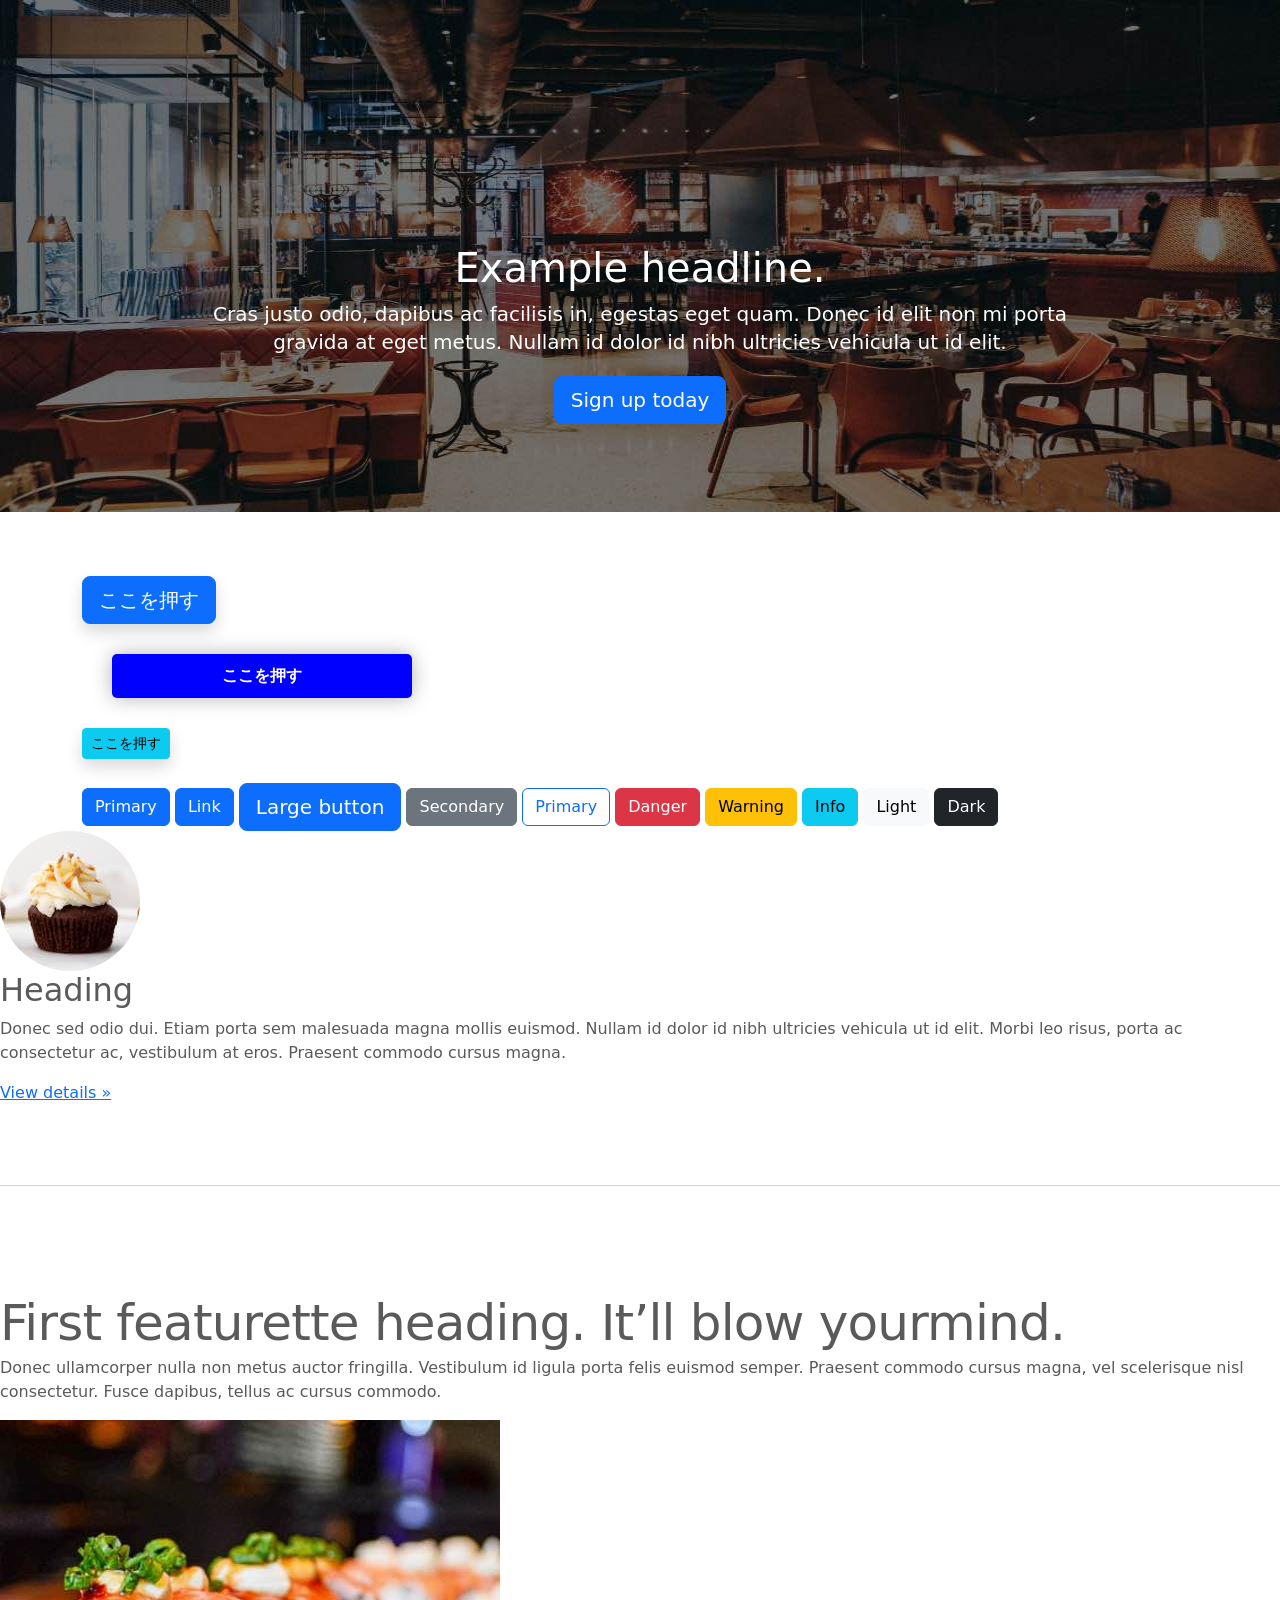
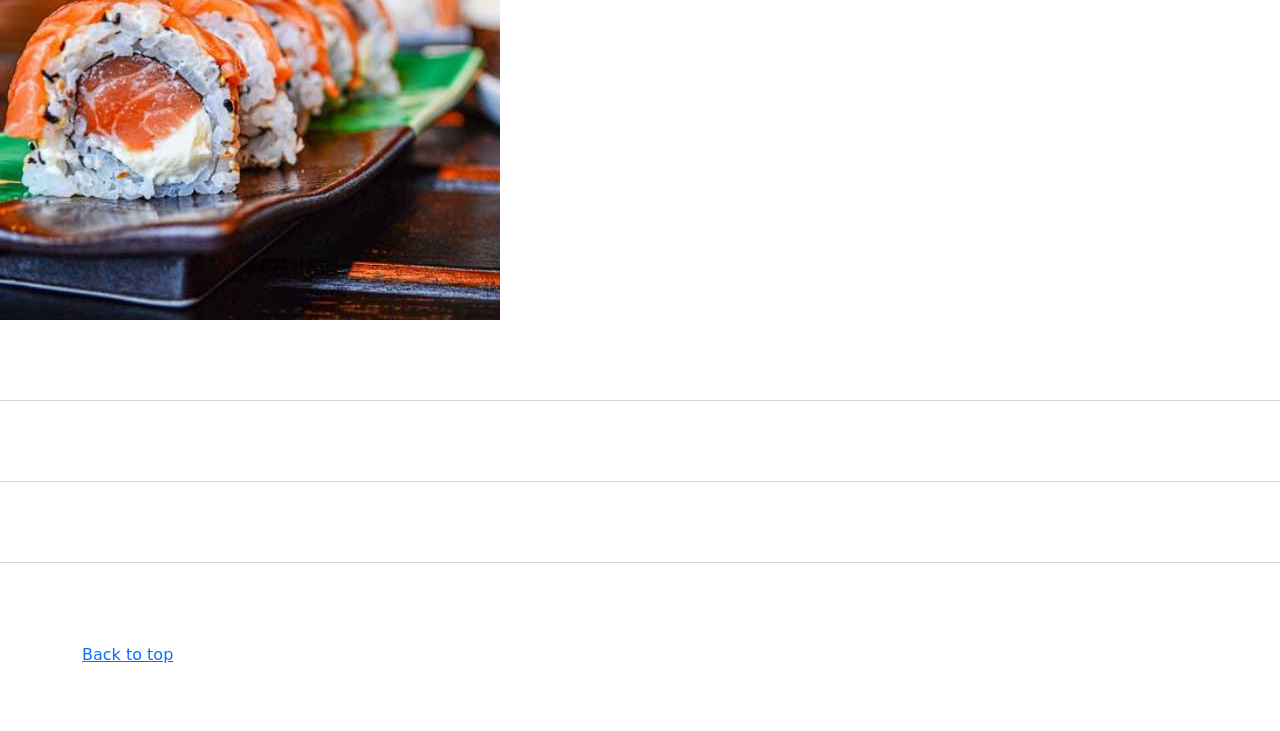
==== kadai_004/index_for_student.html @ 82e7acd8 "kadai_004をアップロード" ====
<!doctype html>
<html lang="en">
  <head>
    <meta charset="utf-8">
    <meta name="viewport" content="width=device-width, initial-scale=1">
    <meta name="description" content="">
    <meta name="author" content="Mark Otto, Jacob Thornton, and Bootstrap contributors">
    <meta name="generator" content="Hugo 0.79.0">
    <title>Carousel Template · Bootstrap v5.0</title>
    <link rel="canonical" href="https://getbootstrap.com/docs/5.0/examples/carousel/">
    <!-- ************************************************ bootstrap.min.cssの読み込み -->
   <link href="https://cdn.jsdelivr.net/npm/bootstrap@5.0.0-beta1/dist/css/bootstrap.min.css" rel="stylesheet" integrity="sha384-giJF6kkoqNQ00vy+HMDP7azOuL0xtbfIcaT9wjKHr8RbDVddVHyTfAAsrekwKmP1" crossorigin="anonymous">
    <!-- ************************************************ carousel.cssの読み込み -->
    <link href="carousel.css" rel="stylesheet">
    <!-- ************************************************ bootstrap.bundle.min.jsの読み込み -->
   <script src="https://cdn.jsdelivr.net/npm/bootstrap@5.0.0-beta1/dist/js/bootstrap.bundle.min.js" integrity="sha384-ygbV9kiqUc6oa4msXn9868pTtWMgiQaeYH7/t7LECLbyPA2x65Kgf80OJFdroafW" crossorigin="anonymous" defer></script>
  </head>
  <body>
    <main>
      <!-- ************************************************ カールセル開始 -->
    <div id="myCarousel" class="carousel slide" data-bs-ride="carousel">
     <div class="carousel-inner">
       <div class="carousel-item active">
         <img src="img/top_1.jpg" alt="サンプル画像1">
         <div class="container">
           <div class="carousel-caption">
             <h1>Example headline.</h1>
             <p>Cras justo odio, dapibus ac facilisis in, egestas eget quam. Donec id elit non mi porta gravida at eget
               metus. Nullam id dolor id nibh ultricies vehicula ut id elit.</p>
             <p><a class="btn btn-lg btn-primary" href="#" role="button">Sign up today</a></p>
           </div>
         </div>
       </div>
        </div>
      </div>
      <!-- ************************************************ カールセル終了 -->

         <div class="container">

     <style>
        .button-test {
          /* パディング上下方向10px 左右方向30px */
          padding: 10px 30px;
          /* ボタンの幅 300px*/
          width: 300px;
          /* 背景色 青 */
          background-color: blue;
          /* フォント色 白 */
          color: white;
         /* テキスト中央揃え */
         text-align: center;
         /* フォントを太く */
         font-weight: bold;
         /* ボタンの角を丸める */
         border-radius: 5px;
         /* 上下左右方向の余白外側30px */
         margin: 30px;
         /* ボタンの影 */
         box-shadow: 0 0 20px 0 rgba(0, 0, 0, 30%);
         }
     </style>

     <!-- buttonテスト -->
 <button class="btn btn-primary btn-lg shadow">ここを押す</button>
     <div class="button-test">ここを押す</div>  
 <a href="" class="btn btn-info btn-sm shadow">ここを押す</a><br><br>

<button type="button" class="btn btn-primary">Primary</button>
<a class="btn btn-primary" href="#" role="button">Link</a>
<button type="button" class="btn btn-primary btn-lg">Large button</button>
<button type="button" class="btn btn-secondary">Secondary</button>
<button type="button" class="btn btn-outline-primary">Primary</button>
<button type="button" class="btn btn-danger">Danger</button>
<button type="button" class="btn btn-warning">Warning</button>
<button type="button" class="btn btn-info">Info</button>
<button type="button" class="btn btn-light">Light</button>
<button type="button" class="btn btn-dark">Dark</button>








   </div>
   
      <!-- <div class="container marketing"> -->
      <div class="">
        <!-- <div class="row"> -->
        <div class="">
          <!-- <div class="col-lg-4"> -->
          <div class="">
            <img src="img/cake.jpg" class="rounded-circle" alt="サンプル画像2">
            <h2>Heading</h2>
            <p>Donec sed odio dui. Etiam porta sem malesuada magna mollis euismod. Nullam id dolor id nibh ultricies
              vehicula ut id elit. Morbi leo risus, porta ac consectetur ac, vestibulum at eros. Praesent commodo cursus
              magna.</p>
            <!-- <p><a class="btn btn-secondary" href="#" role="button">View details &raquo;</a></p> -->
            <p><a class="" href="#" role="button">View details &raquo;</a></p>
          </div>
        </div>
        <hr class="featurette-divider">
        <!-- <div class="row"> -->
        <div class="">
          <!-- <div class="col-md-7"> -->
          <div class="">
            <!-- <h2 class="featurette-heading">First featurette heading. <span class="text-muted">It’ll blow yourmind.</span> -->
            <h2 class="featurette-heading">First featurette heading. <span class="">It’ll blow yourmind.</span></h2>
            <!-- <p class="lead">Donec ullamcorper nulla non metus auctor fringilla. Vestibulum id ligula porta felis
              euismod
              semper. Praesent commodo cursus magna, vel scelerisque nisl consectetur. Fusce dapibus, tellus ac cursus
              commodo.</p> -->
            <p class="">
              Donec ullamcorper nulla non metus auctor fringilla. Vestibulum id ligula porta felis
              euismod
              semper. Praesent commodo cursus magna, vel scelerisque nisl consectetur. Fusce dapibus, tellus ac cursus
              commodo.
            </p>
          </div>
          <!-- <div class="col-md-5"> -->
          <div class="">
            <!-- <img src="img/sushi.jpg" class="img-fluid" alt=""> -->
            <img src="img/sushi.jpg" class="" alt="サンプル画像3">
          </div>
        </div>
        <hr class="featurette-divider">
        <!-- ここにもう一つ左右を反転させたものを作ります。 -->
        <hr class="featurette-divider">
        <!-- ここにもう一つ左右を反転させたものを作ります。 -->
        <hr class="featurette-divider">
        <footer class="container">
          <!-- <p class="float-end"><a href="#">Back to top</a></p> -->
          <p class=""><a href="#">Back to top</a></p>
        </footer>
      </div>
    </main>
  </body>

</html>
---- kadai_004/carousel.css ----
/* ----------------------------------------------- 全体の文字色修正と下部の余白の調整 */
body {
  /* padding-top: 3rem; */
  padding-bottom: 3rem;
  color: #5a5a5a;
}

/* ----------------------------------------------- カルーセルのカスタマイズ */
.carousel {
  margin-bottom: 4rem;
}

.carousel-caption {
  bottom: 3rem;
  z-index: 10;
}

.carousel-item {
  height: 32rem;
}

.carousel-item > img {
  position: absolute;
  top: 0;
  left: 0;
  min-width: 100%;
  height: 32rem;
}

/* ----------------------------------------------- マーケティングコンテンツ */
.marketing .col-lg-4 {
  margin-bottom: 1.5rem;
  text-align: center;
}

.marketing h2 {
  font-weight: 400;
}

/* rtl:begin:ignore */
.marketing .col-lg-4 p {
  margin-right: .75rem;
  margin-left: .75rem;
}

/* rtl:end:ignore */

/* ----------------------------------------------- フィーチャーレット */
.featurette-divider {
  margin: 5rem 0;
  /* Space out the Bootstrap <hr> more */
}

.featurette-heading {
  font-weight: 300;
  line-height: 1;
  /* rtl:remove */
  letter-spacing: -.05rem;
}

/* ----------------------------------------------- レスポンシブデザイン */
@media (min-width: 40em) {
  .carousel-caption p {
    margin-bottom: 1.25rem;
    font-size: 1.25rem;
    line-height: 1.4;
  }

  .featurette-heading {
    font-size: 50px;
  }
}

@media (min-width: 62em) {
  .featurette-heading {
    margin-top: 7rem;
  }
}
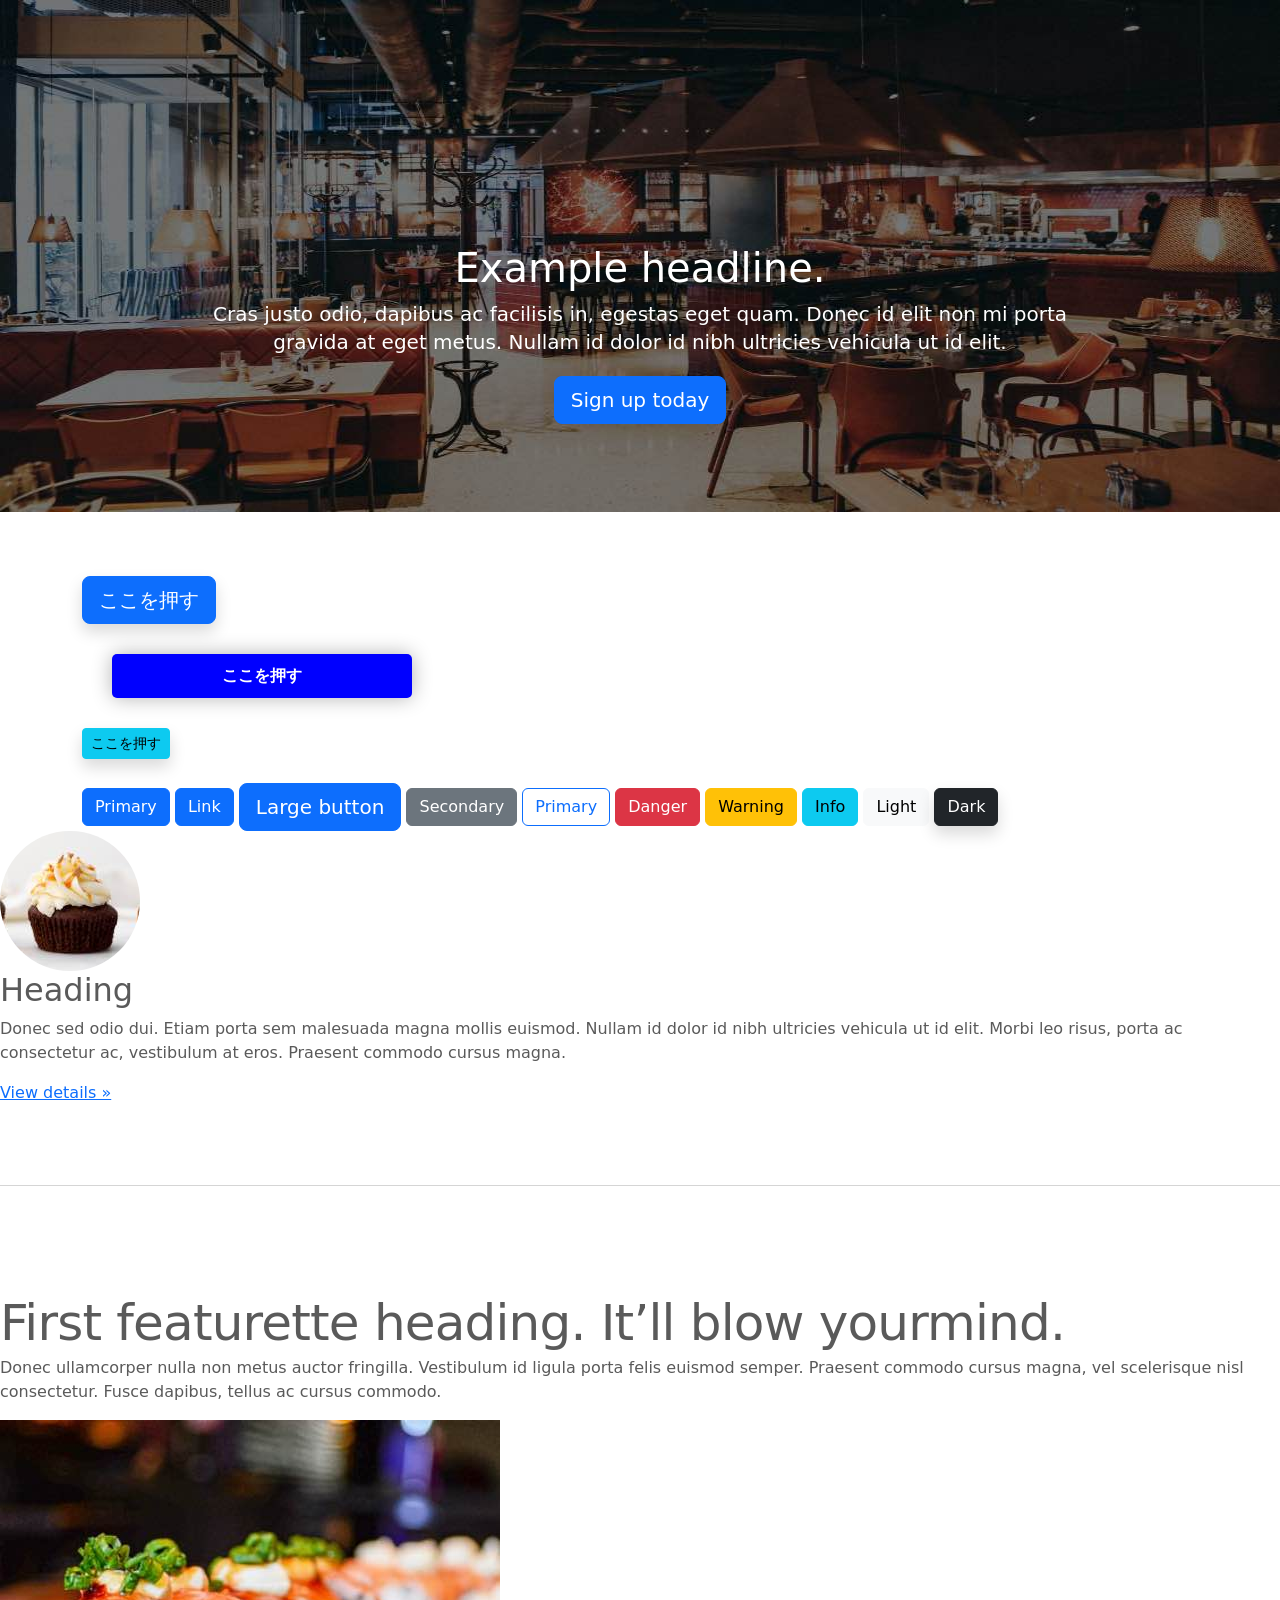
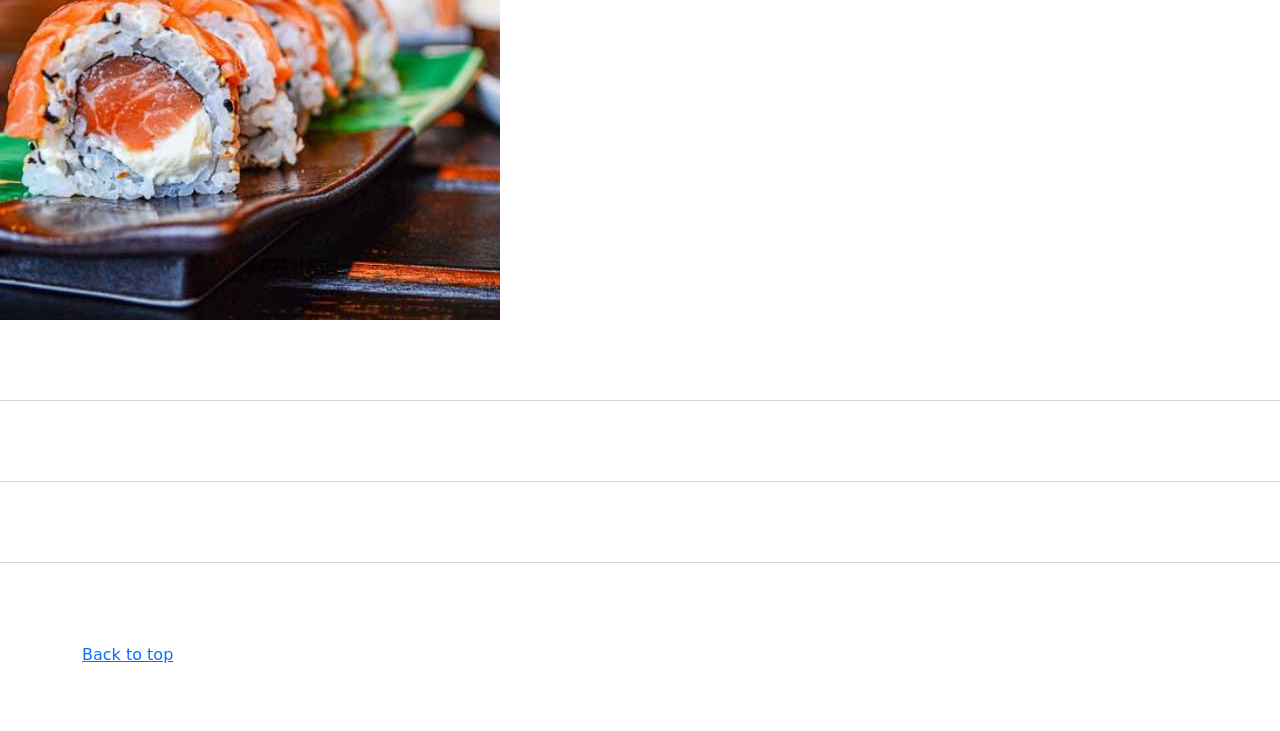
==== commit cabfdd3f: "Add files via upload" ====
--- a/kadai_004/index_for_student.html
+++ b/kadai_004/index_for_student.html
@@ -74,7 +74,7 @@
 <button type="button" class="btn btn-warning">Warning</button>
 <button type="button" class="btn btn-info">Info</button>
 <button type="button" class="btn btn-light">Light</button>
-<button type="button" class="btn btn-dark">Dark</button>
+<button type="button" class="btn btn-dark shadow">Dark</button>
 
 
 
